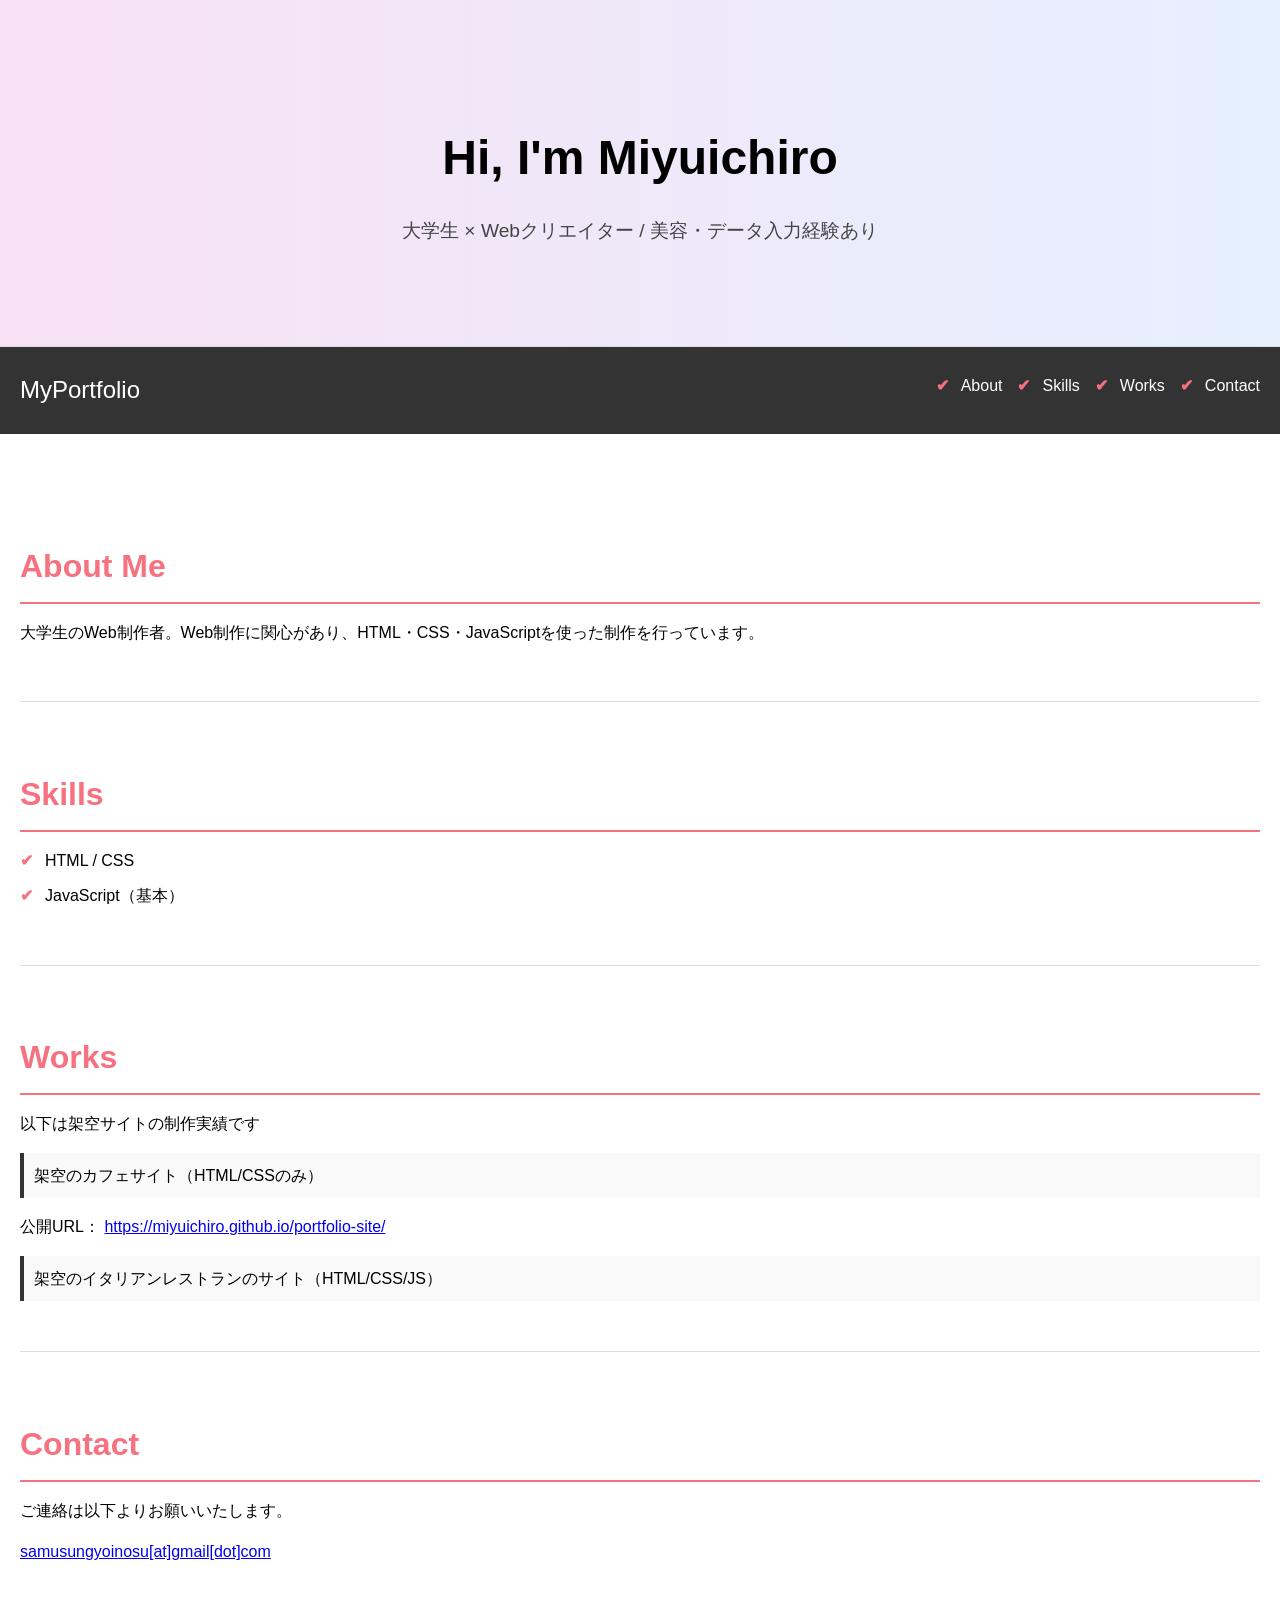
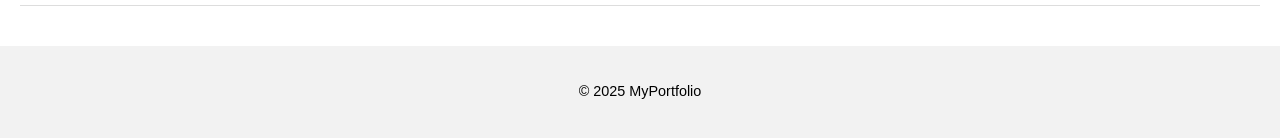
==== index.html @ cc184de4 "Update and rename port2.html to index.html" ====
<!DOCTYPE html>
<html lang="ja">
<head>
  <meta charset="UTF-8" />
  <meta name="viewport" content="width=device-width, initial-scale=1.0"/>
  <title>My Portfolio</title>
  <link rel="stylesheet" href="port2.css" />
</head>
<body>
  <section class="hero">
    <h1>Hi, I'm Miyuichiro</h1>
    <p>大学生 × Webクリエイター / 美容・データ入力経験あり</p>
  </section>

  <header>
    <div class="logo">MyPortfolio</div>
    <nav id="nav">
      <ul>
        <li><a href="#about">About</a></li>
        <li><a href="#skills">Skills</a></li>
        <li><a href="#works">Works</a></li>
        <li><a href="#contact">Contact</a></li>
      </ul>
    </nav>
    <div class="menu-btn" onclick="toggleMenu()">☰</div>
  </header>

  <main>
    <section id="about">
      <h2>About Me</h2>
      <p>大学生のWeb制作者。Web制作に関心があり、HTML・CSS・JavaScriptを使った制作を行っています。</p>
    </section>

    <section id="skills">
      <h2>Skills</h2>
      <ul>
        <li>HTML / CSS</li>
        <li>JavaScript（基本）</li>
      </ul>
    </section>

    <section id="works">
      <h2>Works</h2>
      <p>以下は架空サイトの制作実績です</p>
      <div class="work-item">架空のカフェサイト（HTML/CSSのみ）</div>
      <p>
        公開URL：
        <a href="https://miyuichiro.github.io/portfolio-site/" target="_blank">https://miyuichiro.github.io/portfolio-site/</a>
      </p>
      <div class="work-item">架空のイタリアンレストランのサイト（HTML/CSS/JS）</div>
      
    </section>

    <section id="contact">
      <h2>Contact</h2>
      <p>ご連絡は以下よりお願いいたします。</p>
      <a href="samusungyoinosu[at]gmail[dot]com">samusungyoinosu[at]gmail[dot]com</a>
    </section>
  </main>

  <footer>
    <p>&copy; 2025 MyPortfolio</p>
  </footer>

  <script src="port2.js"></script>
</body>
</html>
---- port2.css ----
body {
  margin: 0;
  font-family: 'Arial', sans-serif;
  line-height: 1.6;
}

.hero {
  background: linear-gradient(to right, #f8e1f4, #e6f0ff);
  text-align: center;
  padding: 80px 20px;
}
.hero h1 {
  font-size: 3rem;
  margin-bottom: 10px;
}
.hero p {
  font-size: 1.2rem;
  color: #444;
}


header {
  background: #333;
  color: #fff;
  padding: 10px 20px;
  position: sticky;
  top: 0;
  display: flex;
  justify-content: space-between;
  align-items: center;
}

.logo {
  font-size: 1.5rem;
}

nav ul {
  list-style: none;
  display: flex;
  gap: 15px;
}

nav a {
  color: #fff;
  text-decoration: none;
}

.menu-btn {
  display: none;
  font-size: 1.5rem;
  cursor: pointer;
}

main {
  padding: 40px 20px;
}

section {
  padding: 40px 0;
  border-bottom: 1px solid #ddd;
}

h2 {
  font-size: 2rem;
  margin-bottom: 10px;
  color: #f67280;
  border-bottom: 2px solid #f67280;
  padding-bottom: 0.3em;
}

h3 {
  font-size: 1.4rem;
  color: #555;
  margin-top: 1.5em;
  margin-bottom: 0.5em;
}

ul {
  list-style: none;
  padding-left: 0;
}

ul li {
  margin-bottom: 10px;
  position: relative;
  padding-left: 25px;
}

ul li::before {
  content: "✔"; /* チェックマーク */
  position: absolute;
  left: 0;
  color: #f67280;
  font-weight: bold;
}

.work-item {
  background: #f9f9f9;
  padding: 10px;
  margin: 10px 0;
  border-left: 4px solid #333;
}

footer {
  background: #f2f2f2;
  text-align: center;
  padding: 20px 0;
  font-size: 0.9rem;
}

.fade-in {
  opacity: 0;
  transform: translateY(30px);
  transition: all 0.8s ease;
}
.fade-in.show {
  opacity: 1;
  transform: translateY(0);
}


@media (max-width: 600px) {
  nav ul {
    display: none;
    flex-direction: column;
    gap: 10px;
    background: #333;
    padding: 10px;
  }
  nav.active ul {
    display: flex;
  }
  .menu-btn {
    display: block;
  }
}
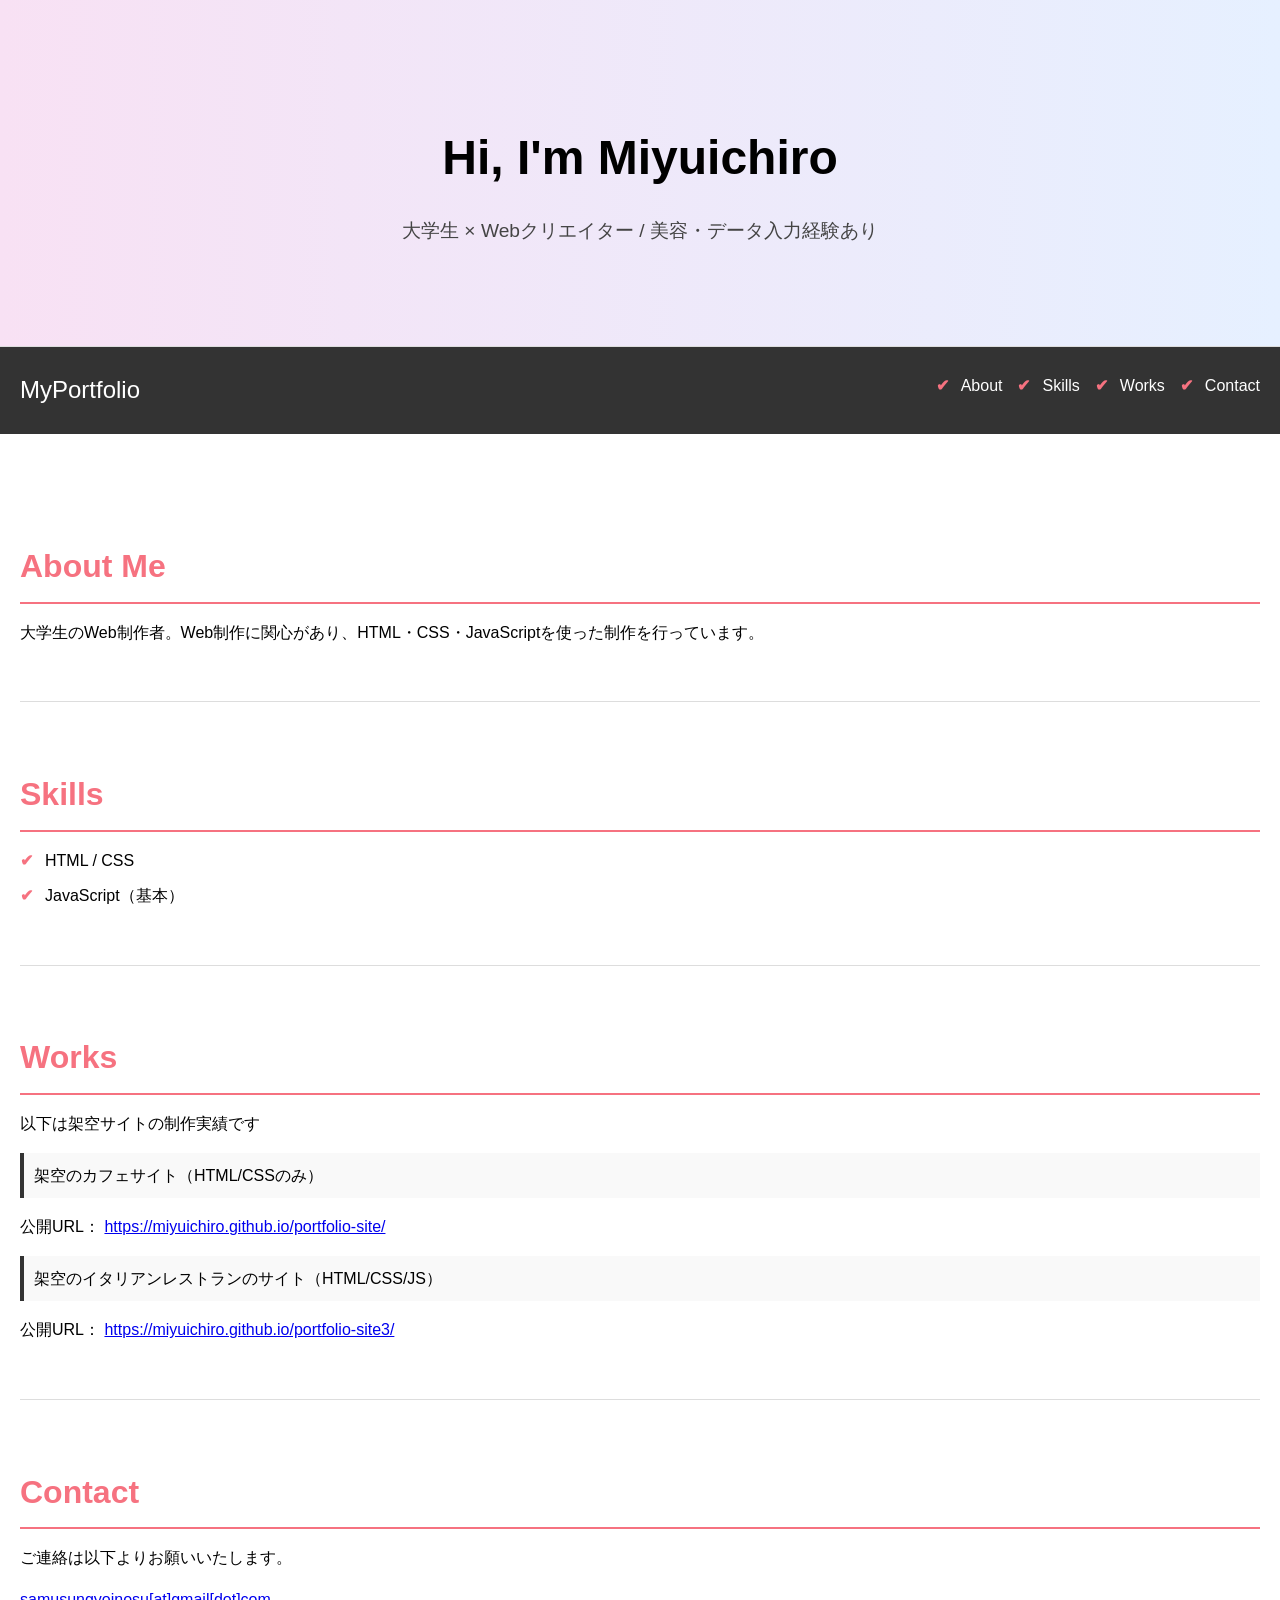
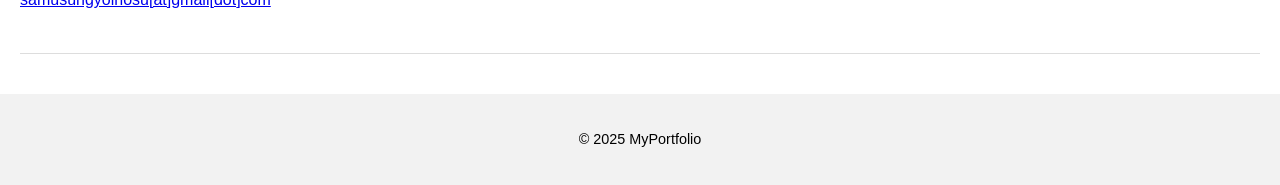
==== commit 59dbb7a8: "Update index.html" ====
--- a/index.html
+++ b/index.html
@@ -48,7 +48,10 @@
         <a href="https://miyuichiro.github.io/portfolio-site/" target="_blank">https://miyuichiro.github.io/portfolio-site/</a>
       </p>
       <div class="work-item">架空のイタリアンレストランのサイト（HTML/CSS/JS）</div>
-      
+      <p>
+        公開URL：
+        <a href="https://miyuichiro.github.io/portfolio-site3/" target="_blank">https://miyuichiro.github.io/portfolio-site3/</a>
+      </p>
     </section>
 
     <section id="contact">
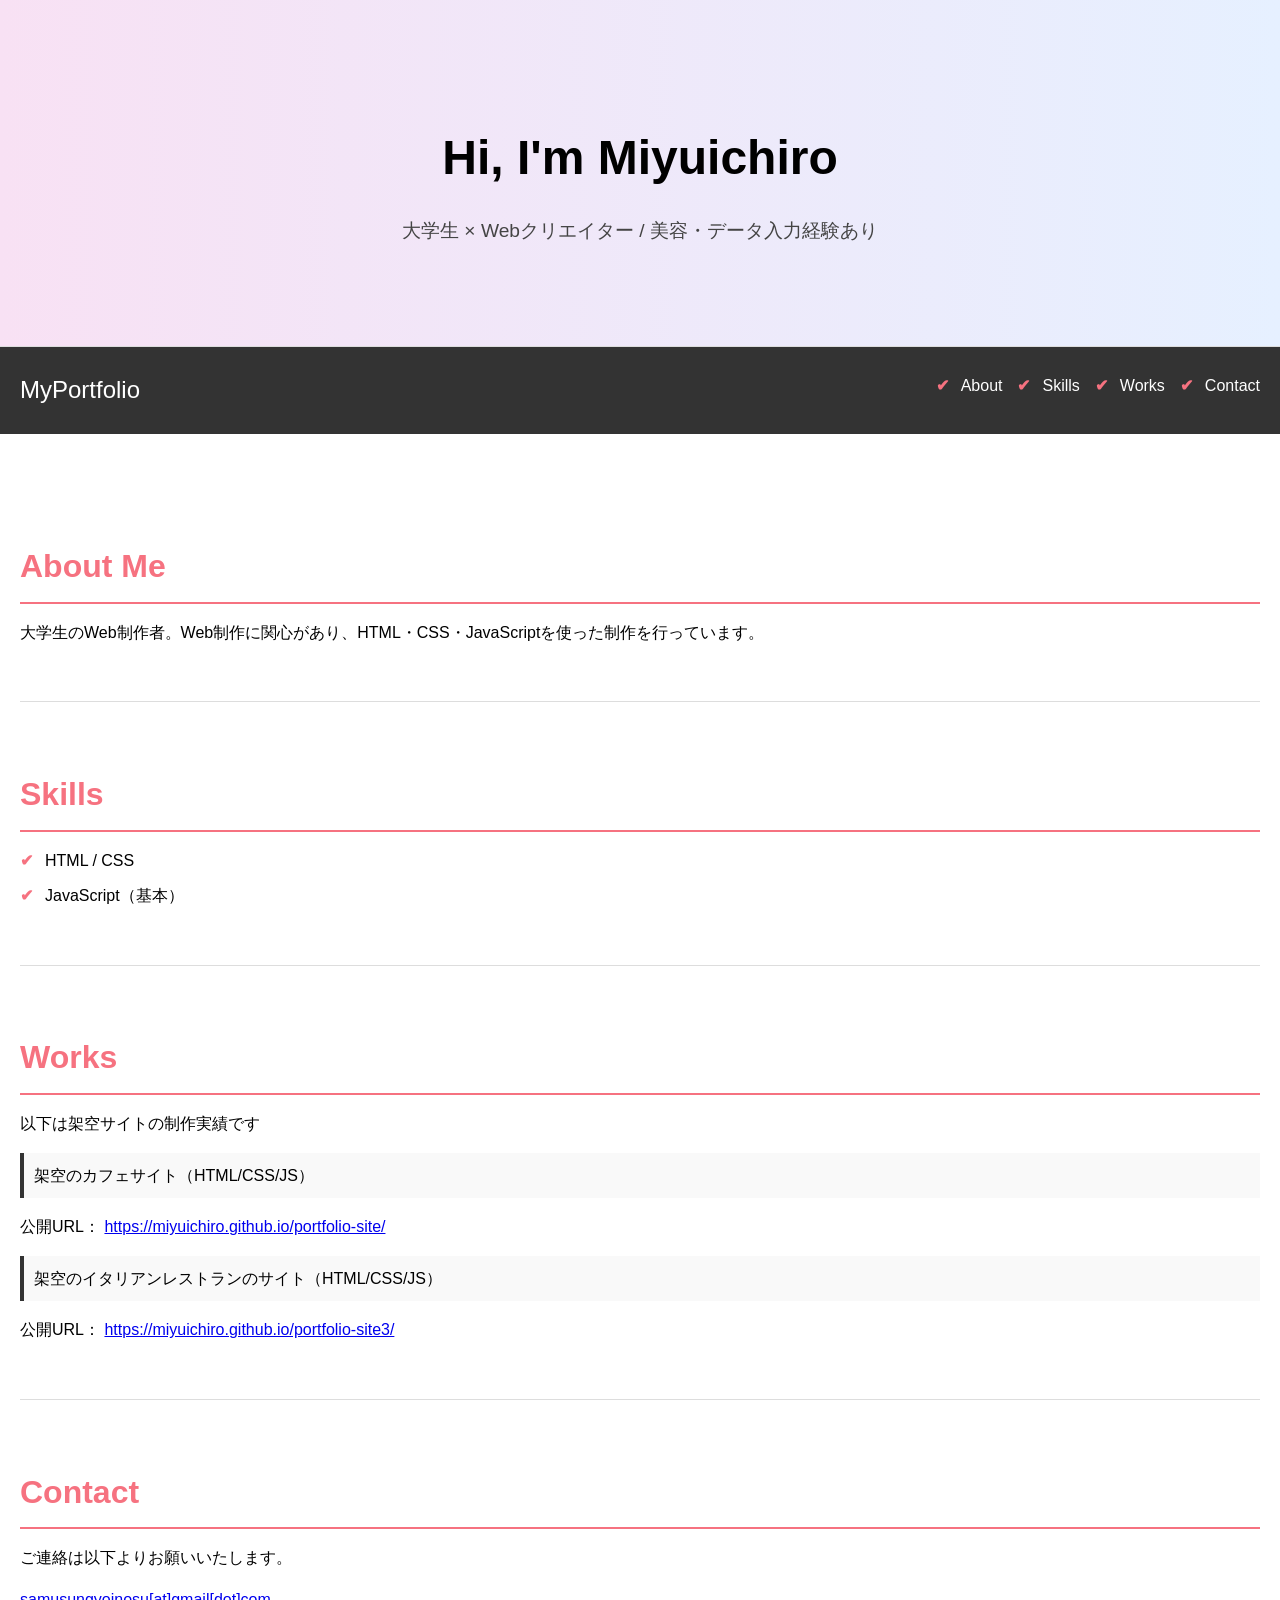
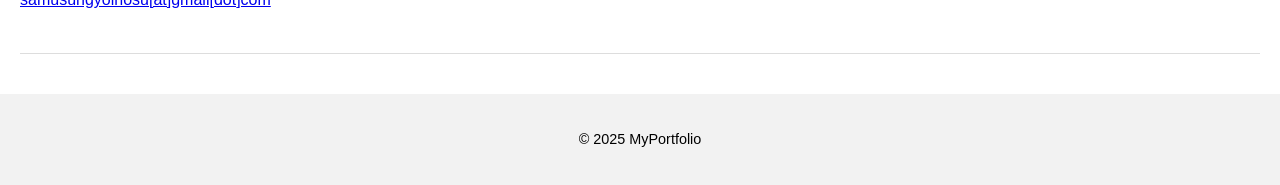
==== commit 43244cf3: "Update index.html" ====
--- a/index.html
+++ b/index.html
@@ -42,7 +42,7 @@
     <section id="works">
       <h2>Works</h2>
       <p>以下は架空サイトの制作実績です</p>
-      <div class="work-item">架空のカフェサイト（HTML/CSSのみ）</div>
+      <div class="work-item">架空のカフェサイト（HTML/CSS/JS）</div>
       <p>
         公開URL：
         <a href="https://miyuichiro.github.io/portfolio-site/" target="_blank">https://miyuichiro.github.io/portfolio-site/</a>
